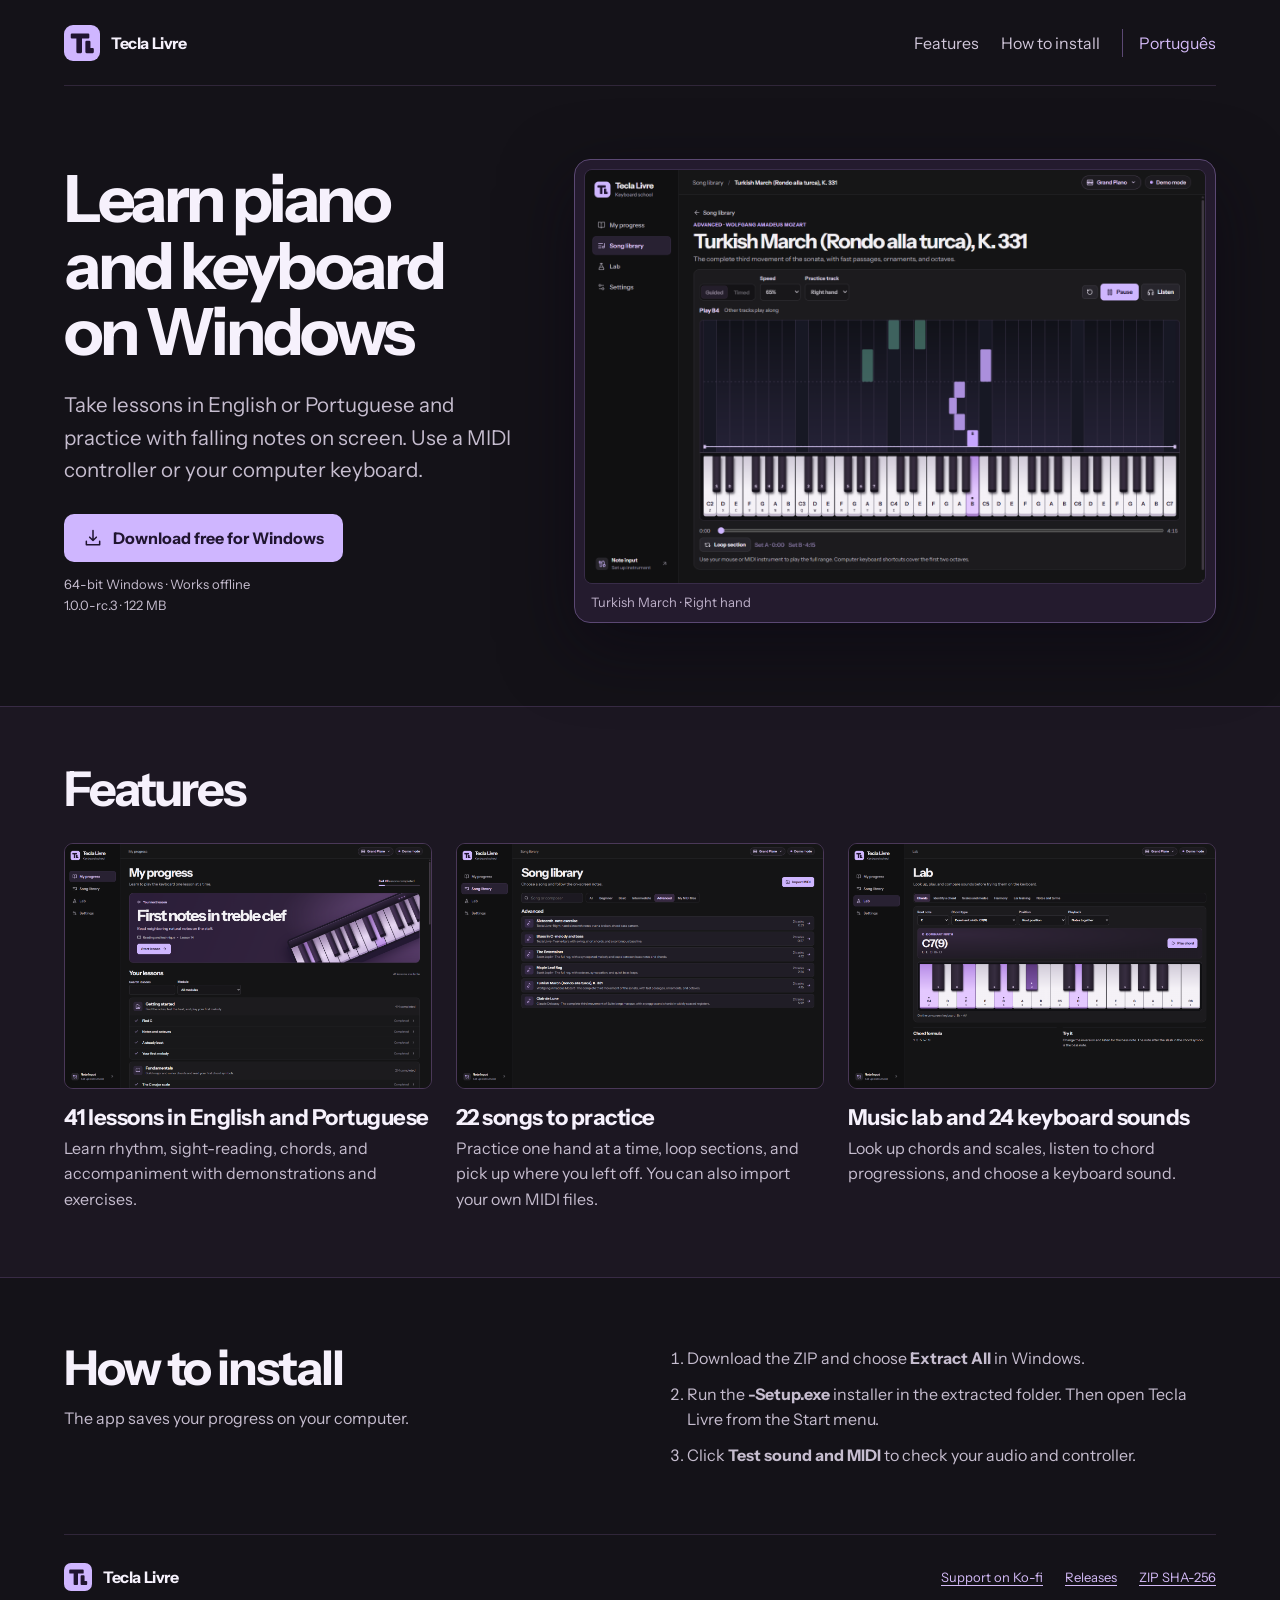
==== en/index.html @ 12df6573 "Adiciona versão em inglês da página oficial" ====
<!doctype html>
<html lang="en-US">
<head>
  <meta charset="utf-8">
  <meta name="viewport" content="width=device-width, initial-scale=1">
  <meta name="theme-color" content="#141218">
  <meta name="description" content="Learn piano and keyboard with a free Windows app. Includes 41 lessons in English and Portuguese, 22 practice songs, and MIDI controller support.">
  <title>Tecla Livre — Learn piano and keyboard on Windows</title>
  <link rel="canonical" href="https://teclalivre.github.io/en/">
  <link rel="alternate" hreflang="pt-BR" href="https://teclalivre.github.io/">
  <link rel="alternate" hreflang="en-US" href="https://teclalivre.github.io/en/">
  <link rel="alternate" hreflang="x-default" href="https://teclalivre.github.io/">
  <link rel="icon" type="image/svg+xml" href="../assets/marca.svg">
  <link rel="stylesheet" href="../styles.css">
  <script src="../release-info.js" defer></script>
  <script src="../site.js" defer></script>
</head>
<body>
  <header class="site-header wrap">
    <a class="brand" href="#home"><img src="../assets/marca.svg" width="36" height="36" alt=""> Tecla Livre</a>
    <nav aria-label="Navigation">
      <a href="#features">Features</a>
      <a href="#install">How to install</a>
      <a class="language-link" href="../" lang="pt-BR" hreflang="pt-BR">Português</a>
    </nav>
  </header>

  <main id="home">
    <section class="hero wrap" aria-labelledby="title">
      <div class="hero-copy">
        <h1 id="title">Learn piano and keyboard on Windows</h1>
        <p>Take lessons in English or Portuguese and practice with falling notes on screen. Use a MIDI controller or your computer keyboard.</p>
        <a class="download" data-download href="#install">
          <svg width="20" height="20" viewBox="0 0 24 24" fill="none" stroke="currentColor" stroke-width="1.8" stroke-linecap="round" stroke-linejoin="round" aria-hidden="true"><path d="M12 3v12m-4-4 4 4 4-4M4 16v4h16v-4"/></svg>
          Download free for Windows
        </a>
        <p class="download-meta">64-bit Windows · Works offline</p>
        <p class="download-version" data-version></p>
      </div>
      <figure class="hero-image">
        <img src="assets/turkish-march.png" width="1440" height="960" alt="Turkish March in Guided mode, with colored notes falling toward the on-screen keyboard">
        <figcaption>Turkish March · Right hand</figcaption>
      </figure>
    </section>

    <section class="features" id="features">
      <div class="wrap">
        <h2>Features</h2>
        <div class="feature-grid">
          <article>
            <img src="assets/my-progress.png" width="1440" height="960" loading="lazy" alt="My progress screen with lessons grouped by module">
            <h3>41 lessons in English and Portuguese</h3>
            <p>Learn rhythm, sight-reading, chords, and accompaniment with demonstrations and exercises.</p>
          </article>
          <article>
            <img src="assets/song-library.png" width="1440" height="960" loading="lazy" alt="Advanced songs by Mozart, Debussy, and Scott Joplin in the song library">
            <h3>22 songs to practice</h3>
            <p>Practice one hand at a time, loop sections, and pick up where you left off. You can also import your own MIDI files.</p>
          </article>
          <article>
            <img src="assets/chord-library.png" width="1440" height="960" loading="lazy" alt="Chord lab with a C dominant ninth chord highlighted on the keyboard">
            <h3>Music lab and 24 keyboard sounds</h3>
            <p>Look up chords and scales, listen to chord progressions, and choose a keyboard sound.</p>
          </article>
        </div>
      </div>
    </section>

    <section class="install wrap" id="install" aria-labelledby="install-title">
      <div>
        <h2 id="install-title">How to install</h2>
        <p>The app saves your progress on your computer.</p>
      </div>
      <ol>
        <li>Download the ZIP and choose <strong>Extract All</strong> in Windows.</li>
        <li>Run the <strong>-Setup.exe</strong> installer in the extracted folder. Then open Tecla Livre from the Start menu.</li>
        <li>Click <strong>Test sound and MIDI</strong> to check your audio and controller.</li>
      </ol>
    </section>
  </main>
  <footer class="site-footer wrap">
    <a class="brand" href="#home"><img src="../assets/marca.svg" width="28" height="28" alt=""> Tecla Livre</a>
    <nav aria-label="Project links">
      <a class="text-link" href="https://ko-fi.com/diozhn" target="_blank" rel="noopener noreferrer">Support on Ko-fi</a>
      <a class="text-link" data-release href="https://github.com/diozhn/tecla-livre-download/releases">Releases</a>
      <a class="text-link" data-checksum href="https://github.com/diozhn/tecla-livre-download/releases">ZIP SHA-256</a>
    </nav>
  </footer>
</body>
</html>
---- styles.css ----
@font-face { font-family: Instrument Sans; src: url("assets/instrument-sans.woff2") format("woff2"); font-weight: 400 900; font-display: swap; }
:root { color-scheme: dark; font-family: "Instrument Sans", system-ui, sans-serif; background: #141218; color: #f6f1fc; scroll-behavior: smooth; }
* { box-sizing: border-box; }
body { margin: 0; }
a { color: inherit; text-decoration: none; }
a:focus-visible { outline: 3px solid #ddcaff; outline-offset: 5px; }
img { display: block; max-width: 100%; }
.wrap { width: min(90%, 1280px); margin-inline: auto; }
.site-header, .site-footer { display: flex; align-items: center; gap: 32px; justify-content: space-between; min-height: 86px; }
.site-header { border-bottom: 1px solid #302639; }
.site-header nav, .site-footer nav { display: flex; gap: 22px; color: #d1c7da; white-space: nowrap; }
.site-header nav { align-items: center; }
.site-header nav a:hover, .text-link:hover { color: #fff; }
.language-link { padding: 4px 0 4px 16px; border-inline-start: 1px solid #5b4873; color: #d4baf7; }
.brand { display: inline-flex; align-items: center; gap: 11px; font-weight: 750; white-space: nowrap; letter-spacing: -.025em; }
.hero { display: grid; grid-template-columns: minmax(0, 5fr) minmax(0, 7fr); gap: clamp(28px, 4vw, 68px); align-items: center; padding: 68px 0 78px; }
.hero-copy { padding: 12px 0; }
h1, h2, h3, p, figure { margin: 0; }
h1, h2, h3 { text-wrap: balance; }
h1 { font-size: clamp(38px, 5.1vw, 77px); line-height: 1.02; letter-spacing: -.052em; font-weight: 780; }
h2 { font-size: clamp(32px, 4vw, 48px); line-height: 1.06; letter-spacing: -.044em; }
p, ol { line-height: 1.6; color: #c6bdcf; }
.hero-copy > p:first-of-type { font-size: clamp(16px, 1.6vw, 21px); margin: 23px 0 27px; max-width: 38ch; }
.download { display: inline-flex; align-items: center; gap: 10px; padding: 14px 19px; border-radius: 10px; background: #cfb6ff; color: #201530; font-weight: 760; }
.download:hover { background: #e2d0ff; }
.download-meta, .download-version { font-size: 13px; }
.download-meta { margin-top: 12px; }
.text-link { font-size: 13px; color: #d4baf7; text-underline-offset: 3px; text-decoration: underline; }
.hero-image { padding: 9px 9px 0; border: 1px solid #5b4873; border-radius: 16px; background: #241b2e; box-shadow: 0 23px 70px #0b071390; }
.hero-image img { width: 100%; height: auto; border-radius: 8px; border: 1px solid #382c48; }
.hero-image figcaption { padding: 10px 7px 12px; color: #beb1ca; font-size: 13px; }
.features { padding: 57px 0 65px; background: #1c1722; border-block: 1px solid #382b45; }
.features h2 { margin-bottom: 28px; }
.feature-grid { display: grid; grid-template-columns: repeat(3, minmax(0, 1fr)); gap: 24px; }
.feature-grid article img { width: 100%; height: auto; border: 1px solid #4a3858; border-radius: 9px; }
.feature-grid h3 { font-size: 22px; letter-spacing: -.023em; margin: 15px 0 5px; }
.install { display: grid; grid-template-columns: 1fr 1fr; gap: 52px; padding: 65px 0; align-items: start; }
.install p { margin-top: 12px; max-width: 45ch; }
.install ol { margin: 0; padding: 3px 0 0 21px; }
.install li + li { margin-top: 10px; }
.site-footer { border-top: 1px solid #302639; }
.site-footer nav { flex-wrap: wrap; }
@media (max-width: 850px) {
  .hero { grid-template-columns: 1fr; padding: 35px 0 44px; }
  .hero-copy > p:first-of-type { max-width: 52ch; }
  .feature-grid { grid-template-columns: 1fr; gap: 28px; }
  .features { padding: 39px 0 45px; }
  .install { grid-template-columns: 1fr; gap: 16px; padding: 42px 0; }
  .site-footer { flex-wrap: wrap; gap: 16px; padding-block: 20px; }
}
@media (max-width: 520px) {
  .site-header { flex-wrap: wrap; gap: 12px; padding-block: 16px; }
  .site-header nav, .site-footer nav { flex-wrap: wrap; gap: 14px; font-size: 14px; }
  .language-link { padding-inline-start: 14px; }
}
@media (prefers-reduced-motion: reduce) { :root { scroll-behavior: auto; } }
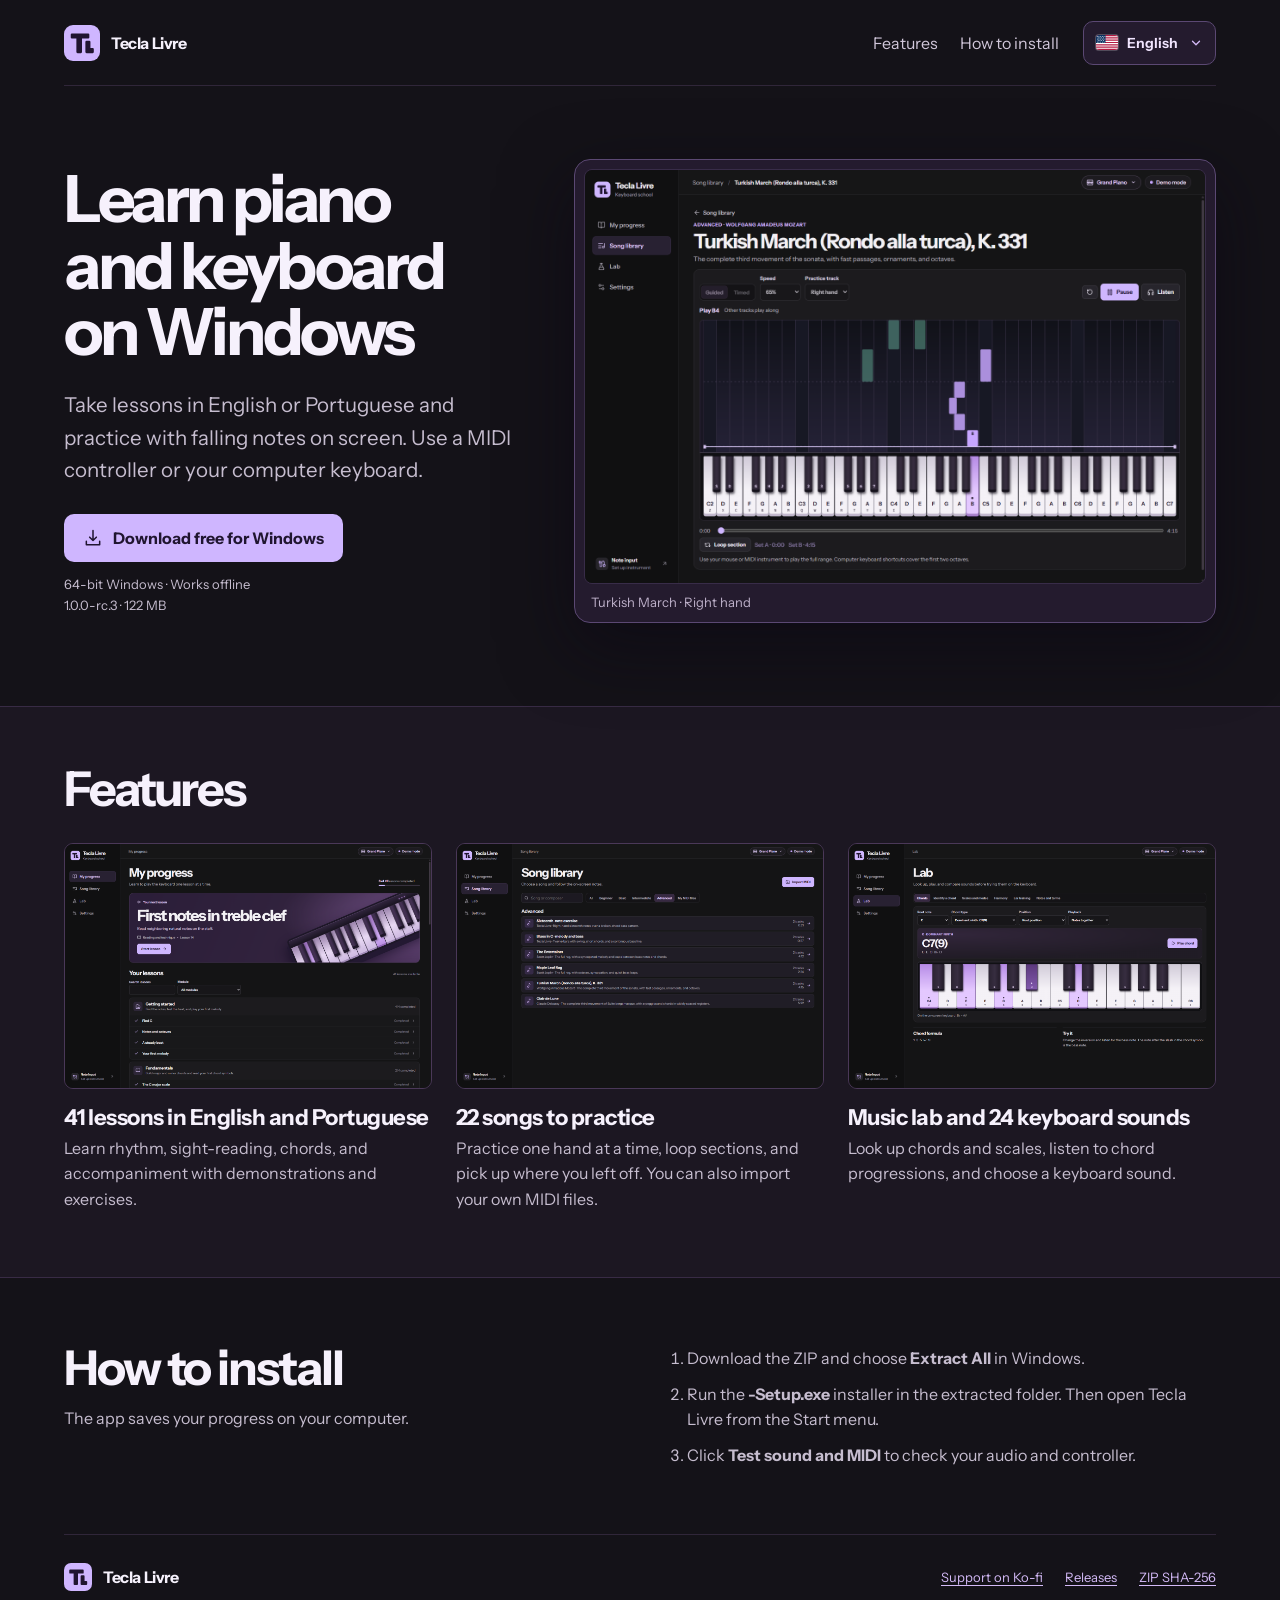
==== commit 6a10141f: "Destaca o seletor de idioma no cabeçalho" ====
--- a/en/index.html
+++ b/en/index.html
@@ -11,9 +11,9 @@
   <link rel="alternate" hreflang="en-US" href="https://teclalivre.github.io/en/">
   <link rel="alternate" hreflang="x-default" href="https://teclalivre.github.io/">
   <link rel="icon" type="image/svg+xml" href="../assets/marca.svg">
-  <link rel="stylesheet" href="../styles.css">
+  <link rel="stylesheet" href="../styles.css?v=language-picker">
   <script src="../release-info.js" defer></script>
-  <script src="../site.js" defer></script>
+  <script src="../site.js?v=language-picker" defer></script>
 </head>
 <body>
   <header class="site-header wrap">
@@ -21,8 +21,18 @@
     <nav aria-label="Navigation">
       <a href="#features">Features</a>
       <a href="#install">How to install</a>
-      <a class="language-link" href="../" lang="pt-BR" hreflang="pt-BR">Português</a>
     </nav>
+    <details class="language-picker">
+      <summary aria-label="Language: English (US)">
+        <img class="language-flag" src="../assets/flag-us.svg" width="22" height="15" alt="">
+        <span>English</span>
+        <svg class="language-chevron" width="14" height="14" viewBox="0 0 16 16" fill="none" aria-hidden="true"><path d="m4 6 4 4 4-4" stroke="currentColor" stroke-width="1.5" stroke-linecap="round" stroke-linejoin="round"/></svg>
+      </summary>
+      <ul class="language-options" aria-label="Languages">
+        <li><a href="../?lang=pt-BR" lang="pt-BR" hreflang="pt-BR"><img class="language-flag" src="../assets/flag-br.svg" width="22" height="15" alt=""> Português (Brasil)</a></li>
+        <li><a href="./?lang=en-US" lang="en-US" hreflang="en-US" aria-current="page"><img class="language-flag" src="../assets/flag-us.svg" width="22" height="15" alt=""> English (US)</a></li>
+      </ul>
+    </details>
   </header>
 
   <main id="home">
--- a/styles.css
+++ b/styles.css
@@ -6,12 +6,24 @@
 a:focus-visible { outline: 3px solid #ddcaff; outline-offset: 5px; }
 img { display: block; max-width: 100%; }
 .wrap { width: min(90%, 1280px); margin-inline: auto; }
-.site-header, .site-footer { display: flex; align-items: center; gap: 32px; justify-content: space-between; min-height: 86px; }
-.site-header { border-bottom: 1px solid #302639; }
+.site-footer { display: flex; align-items: center; gap: 32px; justify-content: space-between; min-height: 86px; }
+.site-header { display: grid; grid-template-columns: auto 1fr auto; align-items: center; gap: 24px; min-height: 86px; border-bottom: 1px solid #302639; }
 .site-header nav, .site-footer nav { display: flex; gap: 22px; color: #d1c7da; white-space: nowrap; }
-.site-header nav { align-items: center; }
+.site-header nav { align-items: center; justify-self: end; }
 .site-header nav a:hover, .text-link:hover { color: #fff; }
-.language-link { padding: 4px 0 4px 16px; border-inline-start: 1px solid #5b4873; color: #d4baf7; }
+.language-picker { position: relative; justify-self: end; z-index: 2; }
+.language-picker summary { display: flex; align-items: center; gap: 9px; min-height: 44px; padding: 0 12px; border: 1px solid #5b4873; border-radius: 10px; background: #241b2e; color: #f1e5ff; font-size: 14px; font-weight: 650; cursor: pointer; list-style: none; }
+.language-picker summary::-webkit-details-marker { display: none; }
+.language-picker summary:hover, .language-picker[open] summary { background: #30223f; border-color: #a486c5; }
+.language-picker summary:focus-visible { outline: 3px solid #ddcaff; outline-offset: 4px; }
+.language-flag { flex: none; border-radius: 3px; box-shadow: 0 0 0 1px #ffffff36; object-fit: cover; }
+.language-chevron { margin-inline-start: 2px; color: #d4baf7; }
+.language-picker[open] .language-chevron { transform: rotate(180deg); }
+.language-options { position: absolute; inset: calc(100% + 8px) 0 auto auto; min-width: 206px; margin: 0; padding: 5px; list-style: none; border: 1px solid #5b4873; border-radius: 12px; background: #241b2e; box-shadow: 0 12px 30px #0c0817aa; }
+.language-options a { display: flex; align-items: center; gap: 10px; min-height: 44px; padding: 0 10px; border-radius: 7px; font-size: 14px; white-space: nowrap; }
+.language-options a[aria-current] { background: #312242; color: #efe0ff; font-weight: 650; }
+.language-options a:hover { background: #3c2b50; }
+.language-options a:focus-visible { outline-offset: -2px; }
 .brand { display: inline-flex; align-items: center; gap: 11px; font-weight: 750; white-space: nowrap; letter-spacing: -.025em; }
 .hero { display: grid; grid-template-columns: minmax(0, 5fr) minmax(0, 7fr); gap: clamp(28px, 4vw, 68px); align-items: center; padding: 68px 0 78px; }
 .hero-copy { padding: 12px 0; }
@@ -49,8 +61,9 @@
   .site-footer { flex-wrap: wrap; gap: 16px; padding-block: 20px; }
 }
 @media (max-width: 520px) {
-  .site-header { flex-wrap: wrap; gap: 12px; padding-block: 16px; }
-  .site-header nav, .site-footer nav { flex-wrap: wrap; gap: 14px; font-size: 14px; }
-  .language-link { padding-inline-start: 14px; }
+  .site-header { grid-template-columns: 1fr auto; gap: 12px; padding-block: 14px; }
+  .site-header nav { grid-column: 1 / -1; grid-row: 2; justify-self: start; }
+  .language-picker { grid-column: 2; grid-row: 1; }
+  .site-header nav, .site-footer nav { flex-wrap: wrap; gap: 16px; font-size: 14px; }
 }
 @media (prefers-reduced-motion: reduce) { :root { scroll-behavior: auto; } }
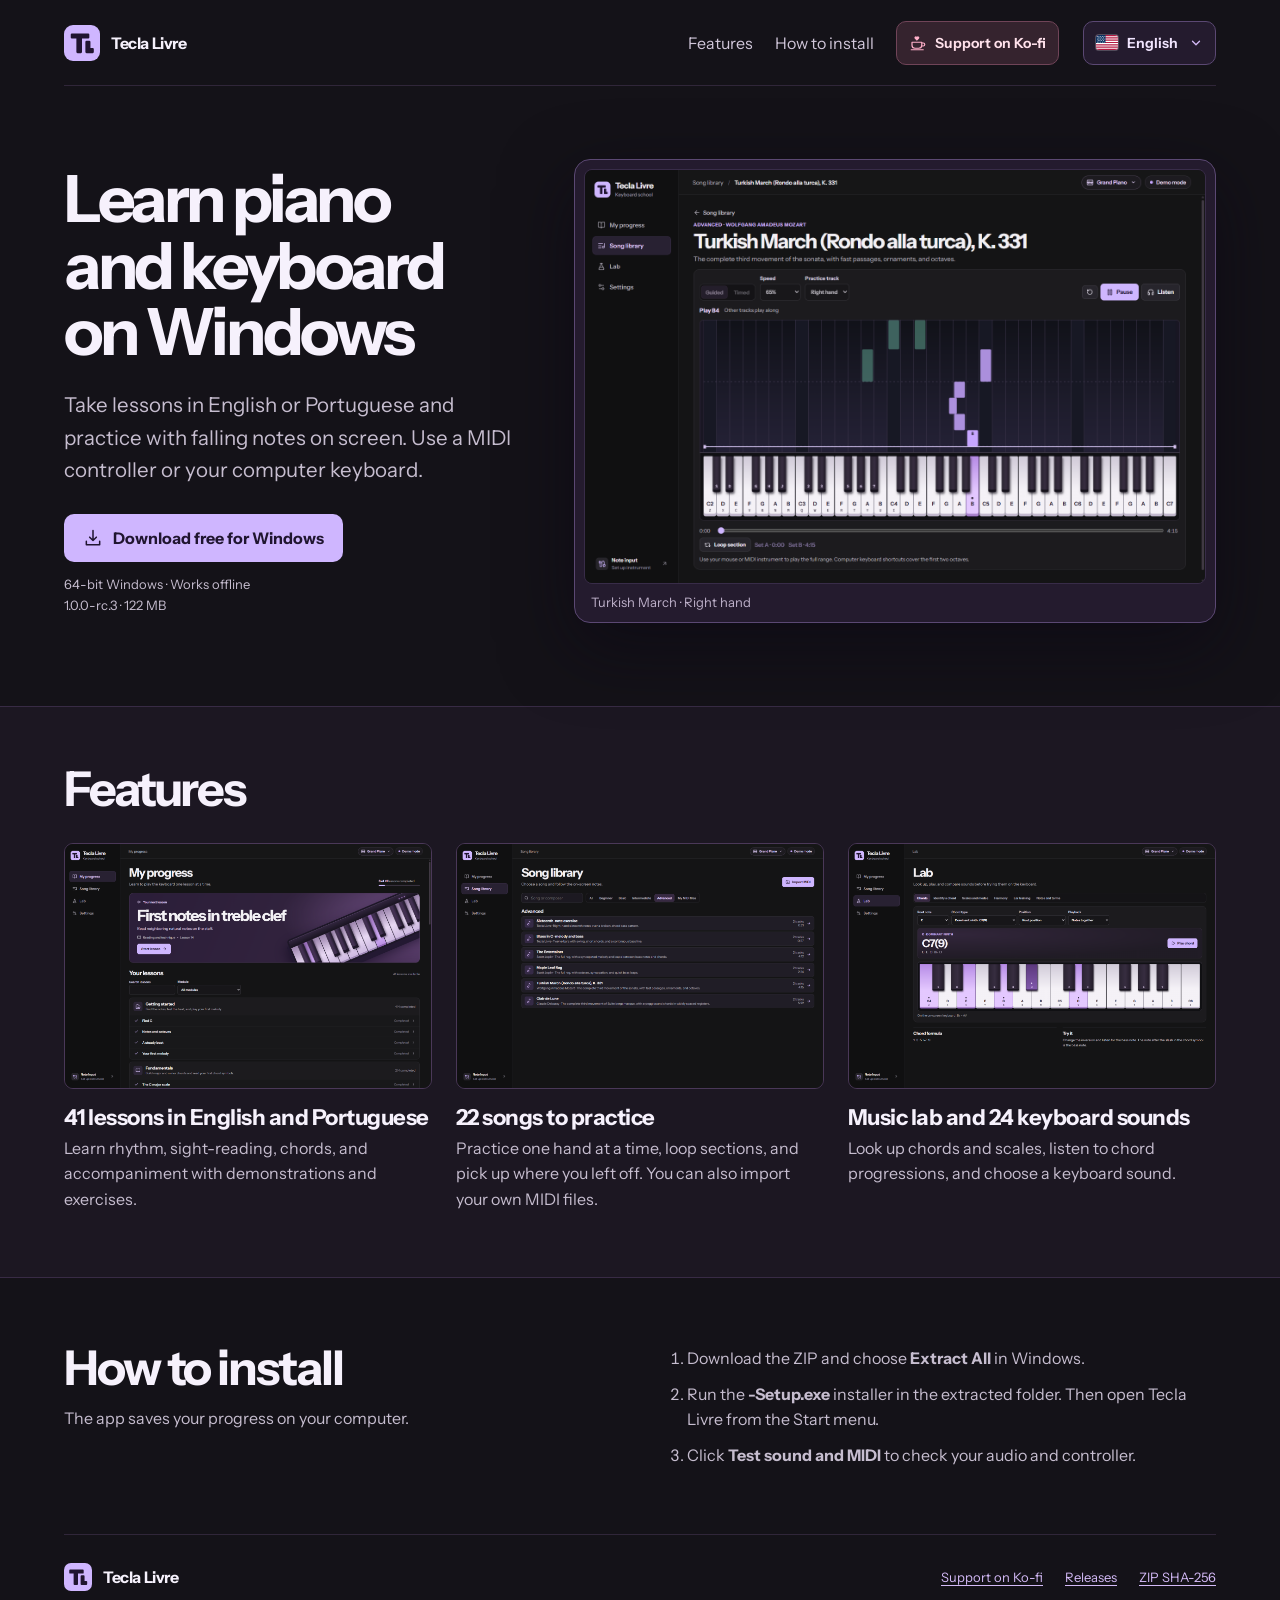
==== commit 9f714411: "Destaca o apoio pelo Ko-fi no cabeçalho" ====
--- a/en/index.html
+++ b/en/index.html
@@ -11,7 +11,7 @@
   <link rel="alternate" hreflang="en-US" href="https://teclalivre.github.io/en/">
   <link rel="alternate" hreflang="x-default" href="https://teclalivre.github.io/">
   <link rel="icon" type="image/svg+xml" href="../assets/marca.svg">
-  <link rel="stylesheet" href="../styles.css?v=language-picker">
+  <link rel="stylesheet" href="../styles.css?v=support-button">
   <script src="../release-info.js" defer></script>
   <script src="../site.js?v=language-picker" defer></script>
 </head>
@@ -21,6 +21,13 @@
     <nav aria-label="Navigation">
       <a href="#features">Features</a>
       <a href="#install">How to install</a>
+      <a class="support-button" href="https://ko-fi.com/diozhn" target="_blank" rel="noopener noreferrer" aria-label="Support on Ko-fi">
+        <svg class="support-icon" width="18" height="18" viewBox="0 0 24 24" fill="none" aria-hidden="true">
+          <path d="M4 11h13v4a4 4 0 0 1-4 4H8a4 4 0 0 1-4-4v-4Zm13 1h2a2 2 0 0 1 0 4h-2M3 21h16" stroke="currentColor" stroke-width="1.6" stroke-linecap="round" stroke-linejoin="round"/>
+          <path d="M10.5 9 7.8 6.3a1.9 1.9 0 0 1 2.7-2.7 1.9 1.9 0 0 1 2.7 2.7Z" fill="currentColor"/>
+        </svg>
+        <span>Support<span class="support-name"> on Ko-fi</span></span>
+      </a>
     </nav>
     <details class="language-picker">
       <summary aria-label="Language: English (US)">
@@ -29,8 +36,8 @@
         <svg class="language-chevron" width="14" height="14" viewBox="0 0 16 16" fill="none" aria-hidden="true"><path d="m4 6 4 4 4-4" stroke="currentColor" stroke-width="1.5" stroke-linecap="round" stroke-linejoin="round"/></svg>
       </summary>
       <ul class="language-options" aria-label="Languages">
-        <li><a href="../?lang=pt-BR" lang="pt-BR" hreflang="pt-BR"><img class="language-flag" src="../assets/flag-br.svg" width="22" height="15" alt=""> Português (Brasil)</a></li>
-        <li><a href="./?lang=en-US" lang="en-US" hreflang="en-US" aria-current="page"><img class="language-flag" src="../assets/flag-us.svg" width="22" height="15" alt=""> English (US)</a></li>
+        <li><a href="../?lang=pt-BR&amp;v=apoio" lang="pt-BR" hreflang="pt-BR"><img class="language-flag" src="../assets/flag-br.svg" width="22" height="15" alt=""> Português (Brasil)</a></li>
+        <li><a href="./?lang=en-US&amp;v=apoio" lang="en-US" hreflang="en-US" aria-current="page"><img class="language-flag" src="../assets/flag-us.svg" width="22" height="15" alt=""> English (US)</a></li>
       </ul>
     </details>
   </header>
--- a/styles.css
+++ b/styles.css
@@ -11,6 +11,9 @@
 .site-header nav, .site-footer nav { display: flex; gap: 22px; color: #d1c7da; white-space: nowrap; }
 .site-header nav { align-items: center; justify-self: end; }
 .site-header nav a:hover, .text-link:hover { color: #fff; }
+.support-button { display: inline-flex; align-items: center; gap: 8px; min-height: 44px; padding-inline: 12px; border: 1px solid #704458; border-radius: 10px; background: #35232e; color: #ffe1eb; font-size: 14px; font-weight: 650; }
+.support-icon { flex: none; color: #ffafc9; }
+.site-header .support-button:hover { border-color: #cf86a1; background: #492c3c; color: #fff4f8; }
 .language-picker { position: relative; justify-self: end; z-index: 2; }
 .language-picker summary { display: flex; align-items: center; gap: 9px; min-height: 44px; padding: 0 12px; border: 1px solid #5b4873; border-radius: 10px; background: #241b2e; color: #f1e5ff; font-size: 14px; font-weight: 650; cursor: pointer; list-style: none; }
 .language-picker summary::-webkit-details-marker { display: none; }
@@ -60,10 +63,14 @@
   .install { grid-template-columns: 1fr; gap: 16px; padding: 42px 0; }
   .site-footer { flex-wrap: wrap; gap: 16px; padding-block: 20px; }
 }
-@media (max-width: 520px) {
+@media (max-width: 760px) {
   .site-header { grid-template-columns: 1fr auto; gap: 12px; padding-block: 14px; }
-  .site-header nav { grid-column: 1 / -1; grid-row: 2; justify-self: start; }
+  .site-header nav { grid-column: 1 / -1; grid-row: 2; justify-self: stretch; }
   .language-picker { grid-column: 2; grid-row: 1; }
   .site-header nav, .site-footer nav { flex-wrap: wrap; gap: 16px; font-size: 14px; }
+  .support-button { margin-inline-start: auto; }
+}
+@media (max-width: 380px) {
+  .support-name { display: none; }
 }
 @media (prefers-reduced-motion: reduce) { :root { scroll-behavior: auto; } }
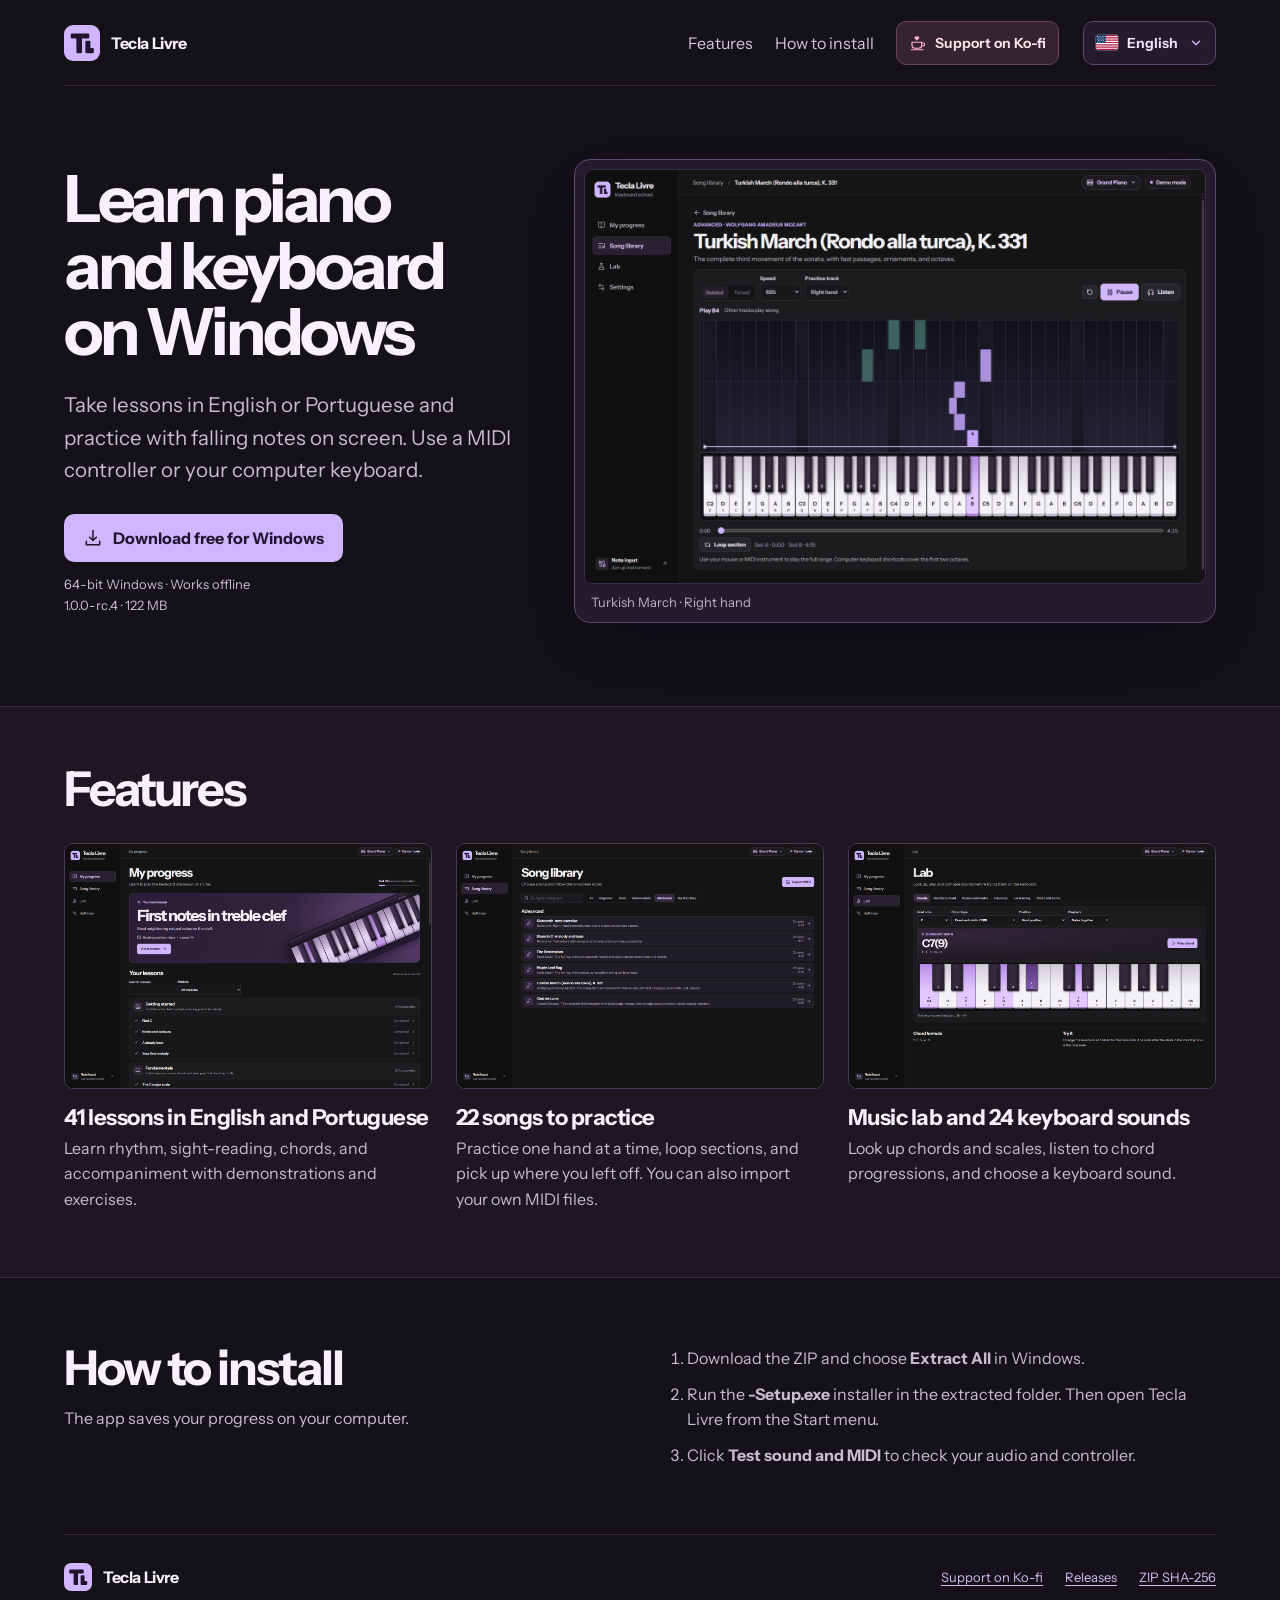
==== commit 01f7da55: "Atualiza o download do Tecla Livre para 1.0.0-rc.4" ====
--- a/en/index.html
+++ b/en/index.html
@@ -12,7 +12,7 @@
   <link rel="alternate" hreflang="x-default" href="https://teclalivre.github.io/">
   <link rel="icon" type="image/svg+xml" href="../assets/marca.svg">
   <link rel="stylesheet" href="../styles.css?v=support-button">
-  <script src="../release-info.js" defer></script>
+  <script src="../release-info.js?v=1.0.0-rc.4" defer></script>
   <script src="../site.js?v=language-picker" defer></script>
 </head>
 <body>
@@ -36,8 +36,8 @@
         <svg class="language-chevron" width="14" height="14" viewBox="0 0 16 16" fill="none" aria-hidden="true"><path d="m4 6 4 4 4-4" stroke="currentColor" stroke-width="1.5" stroke-linecap="round" stroke-linejoin="round"/></svg>
       </summary>
       <ul class="language-options" aria-label="Languages">
-        <li><a href="../?lang=pt-BR&amp;v=apoio" lang="pt-BR" hreflang="pt-BR"><img class="language-flag" src="../assets/flag-br.svg" width="22" height="15" alt=""> Português (Brasil)</a></li>
-        <li><a href="./?lang=en-US&amp;v=apoio" lang="en-US" hreflang="en-US" aria-current="page"><img class="language-flag" src="../assets/flag-us.svg" width="22" height="15" alt=""> English (US)</a></li>
+        <li><a href="../?lang=pt-BR&amp;v=1.0.0-rc.4" lang="pt-BR" hreflang="pt-BR"><img class="language-flag" src="../assets/flag-br.svg" width="22" height="15" alt=""> Português (Brasil)</a></li>
+        <li><a href="./?lang=en-US&amp;v=1.0.0-rc.4" lang="en-US" hreflang="en-US" aria-current="page"><img class="language-flag" src="../assets/flag-us.svg" width="22" height="15" alt=""> English (US)</a></li>
       </ul>
     </details>
   </header>
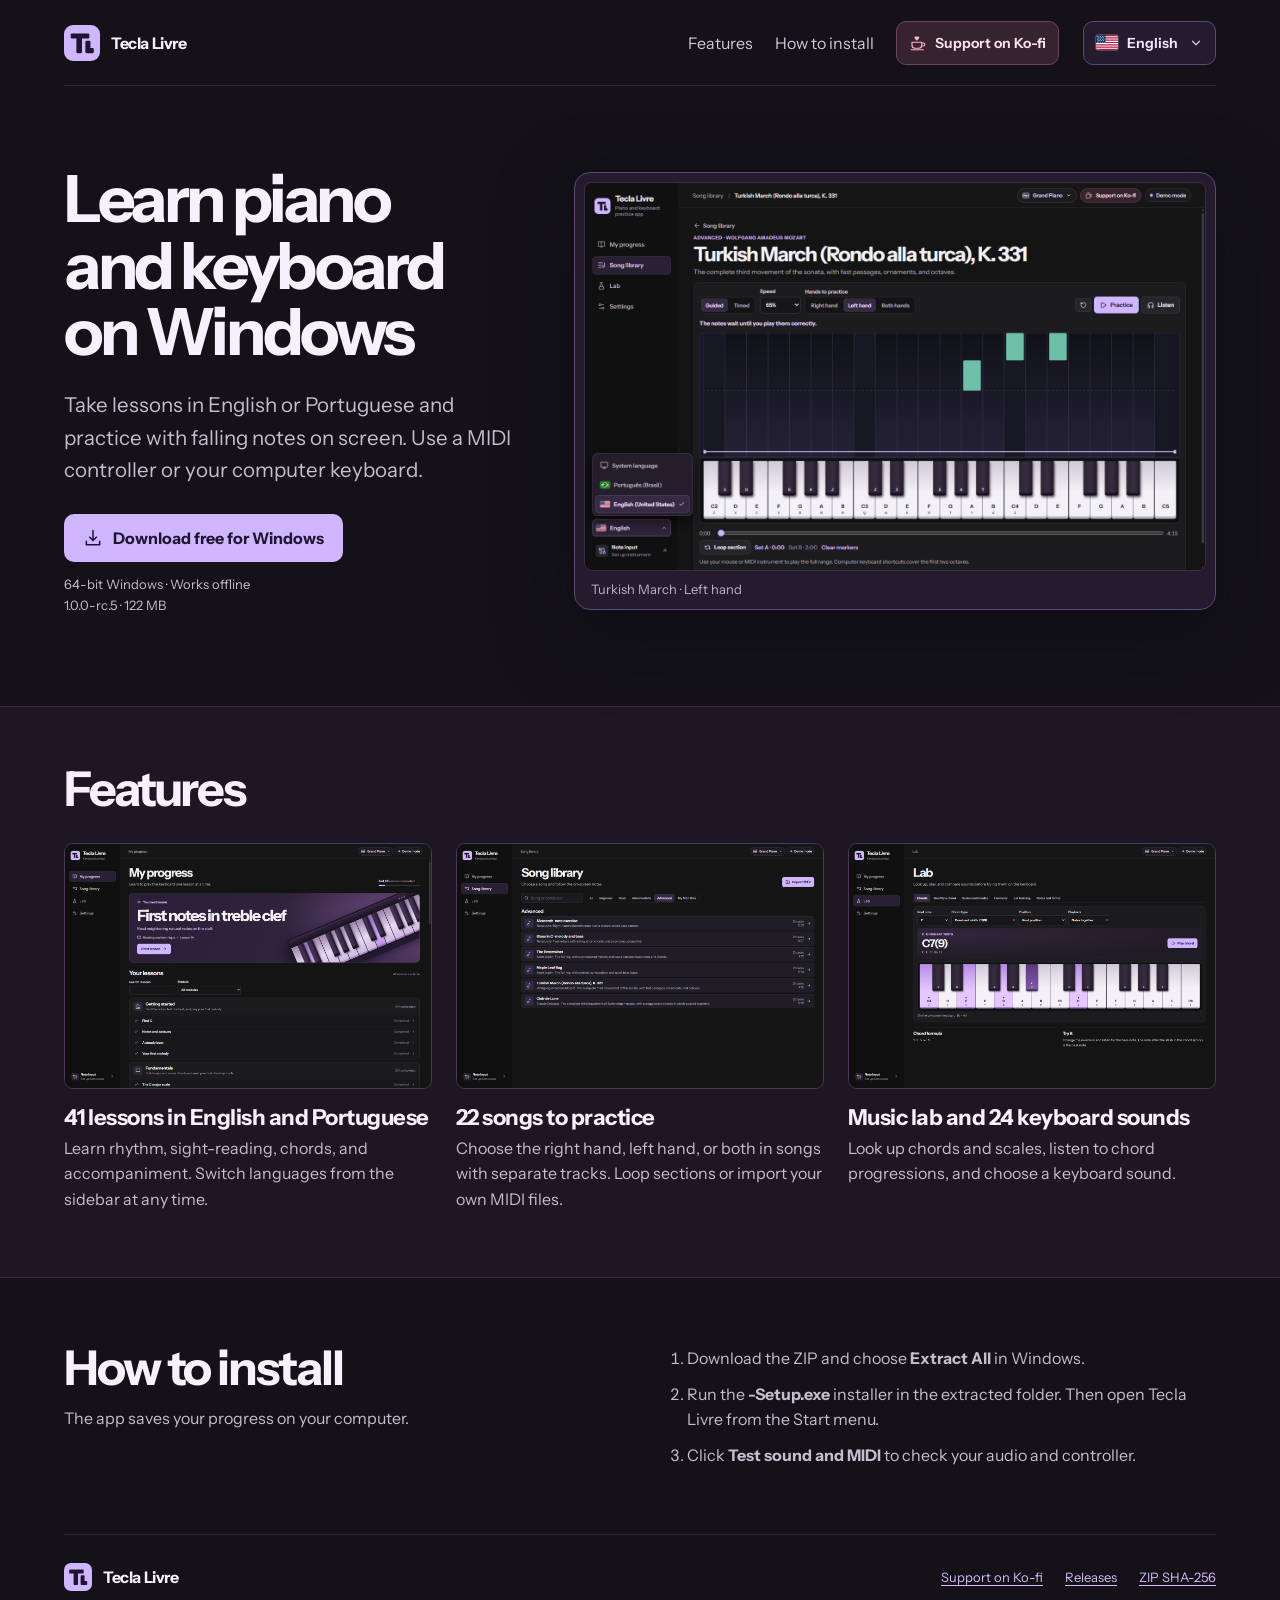
==== commit 93aaae3d: "Publica o download e as novidades da rc.5" ====
--- a/en/index.html
+++ b/en/index.html
@@ -12,7 +12,7 @@
   <link rel="alternate" hreflang="x-default" href="https://teclalivre.github.io/">
   <link rel="icon" type="image/svg+xml" href="../assets/marca.svg">
   <link rel="stylesheet" href="../styles.css?v=support-button">
-  <script src="../release-info.js?v=1.0.0-rc.4" defer></script>
+  <script src="../release-info.js?v=1.0.0-rc.5" defer></script>
   <script src="../site.js?v=language-picker" defer></script>
 </head>
 <body>
@@ -36,8 +36,8 @@
         <svg class="language-chevron" width="14" height="14" viewBox="0 0 16 16" fill="none" aria-hidden="true"><path d="m4 6 4 4 4-4" stroke="currentColor" stroke-width="1.5" stroke-linecap="round" stroke-linejoin="round"/></svg>
       </summary>
       <ul class="language-options" aria-label="Languages">
-        <li><a href="../?lang=pt-BR&amp;v=1.0.0-rc.4" lang="pt-BR" hreflang="pt-BR"><img class="language-flag" src="../assets/flag-br.svg" width="22" height="15" alt=""> Português (Brasil)</a></li>
-        <li><a href="./?lang=en-US&amp;v=1.0.0-rc.4" lang="en-US" hreflang="en-US" aria-current="page"><img class="language-flag" src="../assets/flag-us.svg" width="22" height="15" alt=""> English (US)</a></li>
+        <li><a href="../?lang=pt-BR&amp;v=1.0.0-rc.5" lang="pt-BR" hreflang="pt-BR"><img class="language-flag" src="../assets/flag-br.svg" width="22" height="15" alt=""> Português (Brasil)</a></li>
+        <li><a href="./?lang=en-US&amp;v=1.0.0-rc.5" lang="en-US" hreflang="en-US" aria-current="page"><img class="language-flag" src="../assets/flag-us.svg" width="22" height="15" alt=""> English (US)</a></li>
       </ul>
     </details>
   </header>
@@ -55,8 +55,8 @@
         <p class="download-version" data-version></p>
       </div>
       <figure class="hero-image">
-        <img src="assets/turkish-march.png" width="1440" height="960" alt="Turkish March in Guided mode, with colored notes falling toward the on-screen keyboard">
-        <figcaption>Turkish March · Right hand</figcaption>
+        <img src="assets/turkish-march.png?v=1.0.0-rc.5" width="1440" height="900" alt="Turkish March in Guided mode with the left hand selected and the language menu open">
+        <figcaption>Turkish March · Left hand</figcaption>
       </figure>
     </section>
 
@@ -67,12 +67,12 @@
           <article>
             <img src="assets/my-progress.png" width="1440" height="960" loading="lazy" alt="My progress screen with lessons grouped by module">
             <h3>41 lessons in English and Portuguese</h3>
-            <p>Learn rhythm, sight-reading, chords, and accompaniment with demonstrations and exercises.</p>
+            <p>Learn rhythm, sight-reading, chords, and accompaniment. Switch languages from the sidebar at any time.</p>
           </article>
           <article>
             <img src="assets/song-library.png" width="1440" height="960" loading="lazy" alt="Advanced songs by Mozart, Debussy, and Scott Joplin in the song library">
             <h3>22 songs to practice</h3>
-            <p>Practice one hand at a time, loop sections, and pick up where you left off. You can also import your own MIDI files.</p>
+            <p>Choose the right hand, left hand, or both in songs with separate tracks. Loop sections or import your own MIDI files.</p>
           </article>
           <article>
             <img src="assets/chord-library.png" width="1440" height="960" loading="lazy" alt="Chord lab with a C dominant ninth chord highlighted on the keyboard">
